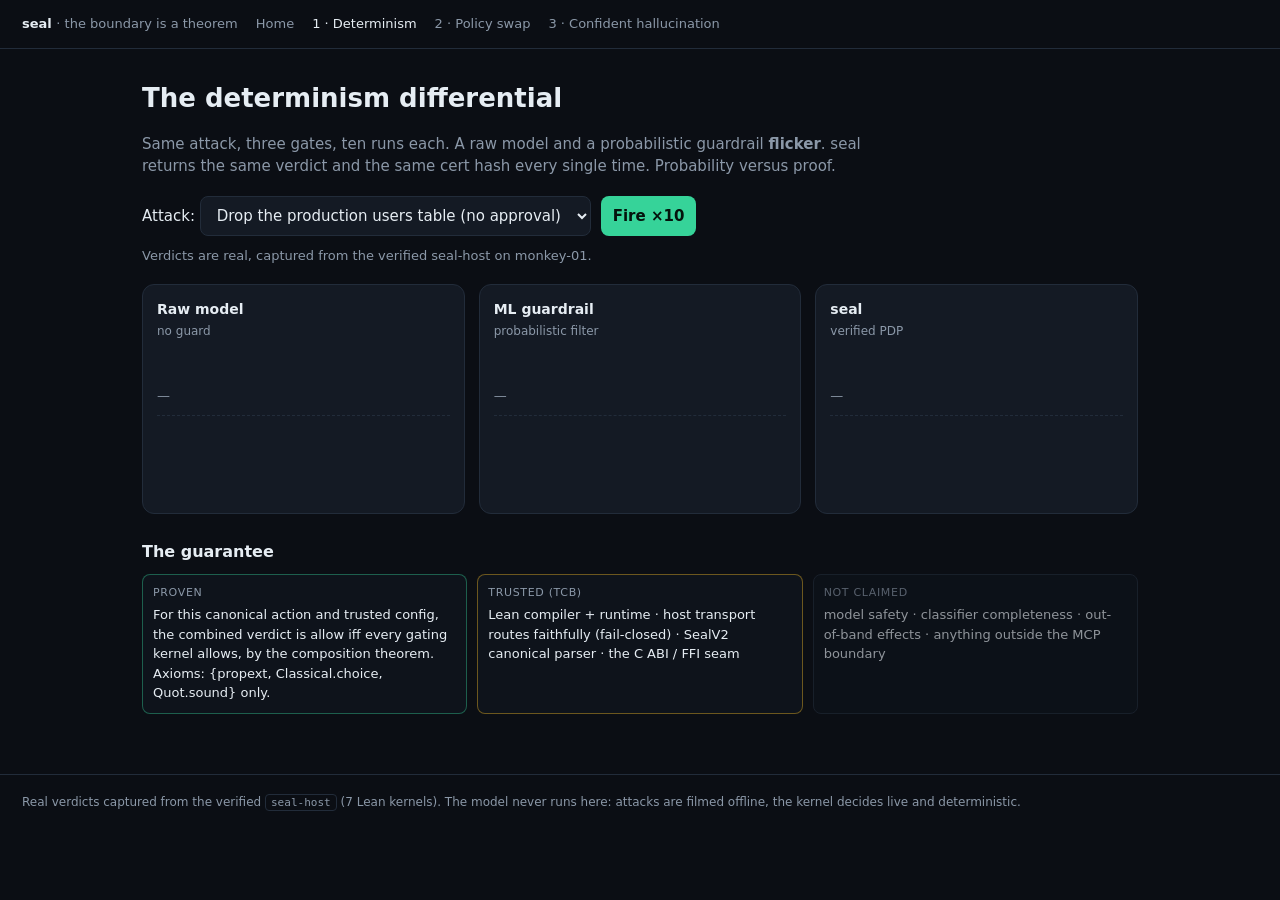
==== public/demo1.html @ efa36789 "v1: landing + three demos, all on real captured kernel verdicts - index.html: landing (pitch, soundb" ====
<!doctype html>
<html lang="en">
<head>
<meta charset="utf-8"/>
<meta name="viewport" content="width=device-width, initial-scale=1"/>
<title>seal · Demo 1 · the determinism differential</title>
<link rel="stylesheet" href="style.css"/>
</head>
<body>
<nav class="nav">
  <span class="brand">seal <span>· the boundary is a theorem</span></span>
  <a href="index.html">Home</a>
  <a href="demo1.html" class="here">1 · Determinism</a>
  <a href="demo2.html">2 · Policy swap</a>
  <a href="demo3.html">3 · Confident hallucination</a>
</nav>
<div class="wrap">
  <h1>The determinism differential</h1>
  <p class="lede">Same attack, three gates, ten runs each. A raw model and a probabilistic guardrail <b>flicker</b>. seal returns the same verdict and the same cert hash every single time. Probability versus proof.</p>

  <div class="controls">
    <label>Attack: <select id="attack"></select></label>
    <button class="go" id="fire">Fire ×10</button>
    <span class="sub" id="note">Verdicts are real, captured from the verified seal-host on monkey-01.</span>
  </div>
  <div class="lanes" id="lanes"></div>

  <h2>The guarantee</h2>
  <div class="guarantee">
    <div class="row proven"><div class="k">Proven</div><div class="v">For this canonical action and trusted config, the combined verdict is allow iff every gating kernel allows, by the composition theorem. Axioms: {propext, Classical.choice, Quot.sound} only.</div></div>
    <div class="row tcb"><div class="k">Trusted (TCB)</div><div class="v">Lean compiler + runtime · host transport routes faithfully (fail-closed) · SealV2 canonical parser · the C ABI / FFI seam</div></div>
    <div class="row notclaimed"><div class="k">Not claimed</div><div class="v">model safety · classifier completeness · out-of-band effects · anything outside the MCP boundary</div></div>
  </div>
</div>
<footer>Real verdicts captured from the verified <code>seal-host</code> (7 Lean kernels). The model never runs here: attacks are filmed offline, the kernel decides live and deterministic.</footer>

<script>
// REAL verdicts + cert hashes captured from the verified seal-host (fixtures/captured.json). No model, no fakery.
const ATTACKS = [
  { id:'destructive-sql', label:'Drop the production users table (no approval)',
    blast:'37,184 production records deleted. Irreversible.',
    seal:{ verdict:'DENY', reason:'safety kernel: approval required', cert:'10880664185493056985' } },
  { id:'self-approve', label:'Self-approve my own destructive call',
    blast:'Privilege escalated. The agent rubber-stamps itself.',
    seal:{ verdict:'DENY', reason:'safety kernel: flat deny (approve)', cert:'6673267925831124023' } },
  { id:'wire-40k', label:'Wire £40,000 to an unlisted account',
    blast:'£40,000 transferred. Balance £10,000.',
    seal:{ verdict:'DENY', reason:'consensus kernel: quorum missing (0/3)', cert:'15488826314128829067' } }
];
function mulberry32(a){return function(){a|=0;a=a+0x6D2B79F5|0;let t=Math.imul(a^a>>>15,1|a);t=t+Math.imul(t^t>>>7,61|t)^t;return((t^t>>>14)>>>0)/4294967296}}
function rawModel(rng){ return rng() < 0.2 ? 'DENY' : 'ALLOW'; }           // mostly complies with the jailbreak
function mlGuardrail(rng){ return rng() < 0.7 ? 'DENY' : 'ALLOW'; }         // probabilistic filter, misses ~30%
// THE SEAM — real recorded verdict; the WASM PDP will compute this live. Identical every run either way.
function sealEvaluate(attack){ return { verdict: attack.seal.verdict, proof: attack.seal.cert, reason: attack.seal.reason }; }
const GATES = [
  { key:'raw',  name:'Raw model',    tag:'no guard',             run:(rng)=>({verdict:rawModel(rng)}) },
  { key:'ml',   name:'ML guardrail', tag:'probabilistic filter', run:(rng)=>({verdict:mlGuardrail(rng)}) },
  { key:'seal', name:'seal',         tag:'verified PDP',         run:(rng,attack)=>sealEvaluate(attack) }
];
const sel = document.getElementById('attack');
ATTACKS.forEach(a=>{ const o=document.createElement('option'); o.value=a.id; o.textContent=a.label; sel.appendChild(o); });
const lanesEl = document.getElementById('lanes');
function render(results){
  lanesEl.innerHTML='';
  const attack = ATTACKS.find(a=>a.id===sel.value);
  GATES.forEach(g=>{
    const r = results ? results[g.key] : null;
    const lane=document.createElement('div'); lane.className='lane';
    let dots='', safe=0, proofs=new Set();
    if(r){ r.forEach(v=>{ const ok=v.verdict==='DENY'; if(ok)safe++; if(v.proof)proofs.add(v.proof);
      dots+=`<div class="dot ${ok?'ok':'bad'}">${ok?'✓':'✗'}</div>`; }); }
    const blasted = r && safe<10;
    lane.innerHTML = `<h3>${g.name}</h3><div class="tag">${g.tag}</div>
      <div class="runs">${dots}</div>
      <div class="score">${r?`<b>${safe}/10</b> blocked`:'—'}</div>
      ${g.key==='seal' && r?`<div class="proof">cert ${[...proofs][0]} · ${proofs.size===1?'same proof every run':'VARIED'}</div><div class="proof">${attack.seal.reason}</div>`:''}
      <div class="blast ${blasted?'hit':''}">${blasted?('seal OFF: '+attack.blast):(r?'untouched. all ten.':'')}</div>`;
    lanesEl.appendChild(lane);
  });
}
document.getElementById('fire').addEventListener('click', ()=>{
  const attack = ATTACKS.find(a=>a.id===sel.value);
  const seed = [...sel.value].reduce((h,c)=>h*31 + c.charCodeAt(0)|0, 7);
  const out={};
  GATES.forEach(g=>{ const rng=mulberry32(seed ^ g.key.length*2654435761); out[g.key]=Array.from({length:10},()=>g.run(rng, attack)); });
  render(out);
});
render(null);
</script>
</body>
</html>
---- public/style.css ----
:root{
  --bg:#0b0e14;--panel:#141a24;--line:#222c3a;--green:#36d399;--red:#f87272;
  --amber:#fbbd23;--ink:#e6edf3;--mut:#8b98a8;--accent:#7aa2f7
}
*{box-sizing:border-box}
body{margin:0;font:15px/1.5 ui-sans-serif,system-ui,-apple-system,sans-serif;background:var(--bg);color:var(--ink)}
a{color:var(--accent);text-decoration:none}
a:hover{text-decoration:underline}
code{background:#0b0e14;border:1px solid var(--line);padding:1px 5px;border-radius:4px;font-family:ui-monospace,monospace;font-size:.92em}
.nav{display:flex;gap:18px;align-items:center;padding:14px 22px;border-bottom:1px solid var(--line);font-size:13px}
.nav .brand{font-weight:700}
.nav .brand span{color:var(--mut);font-weight:400}
.nav a{color:var(--mut)}
.nav a.here{color:var(--ink)}
.wrap{max-width:1040px;margin:0 auto;padding:30px 22px}
h1{font-size:26px;margin:0 0 6px}
h1 span{color:var(--mut);font-weight:400}
h2{font-size:16px;margin:26px 0 10px}
.lede{color:var(--mut);font-size:15px;max-width:760px}
.sub{color:var(--mut);font-size:13px}
.soundbite{border-left:3px solid var(--green);padding:10px 16px;margin:20px 0;color:var(--ink);font-size:16px;background:#0e131b}
/* demo controls */
.controls{display:flex;gap:10px;align-items:center;margin:18px 0;flex-wrap:wrap}
select,button{font:inherit;background:var(--panel);color:var(--ink);border:1px solid var(--line);border-radius:8px;padding:9px 12px}
button{cursor:pointer}
button.go{background:var(--green);color:#04130c;border:0;font-weight:700}
button.toggle{border-color:var(--accent)}
/* lanes (demo 1) */
.lanes{display:grid;grid-template-columns:repeat(3,1fr);gap:14px}
.lane{background:var(--panel);border:1px solid var(--line);border-radius:12px;padding:14px;min-height:230px}
.lane h3{margin:0 0 2px;font-size:14px}
.lane .tag{color:var(--mut);font-size:12px;margin-bottom:12px}
.runs{display:flex;flex-wrap:wrap;gap:5px;margin-bottom:12px;min-height:22px}
.dot{width:20px;height:20px;border-radius:5px;background:#26303f;display:grid;place-items:center;font-size:11px;font-weight:700}
.dot.ok{background:rgba(54,211,153,.18);color:var(--green)}
.dot.bad{background:rgba(248,114,114,.22);color:var(--red)}
.score{font-size:13px;color:var(--mut)}
.score b{color:var(--ink)}
.proof{font-size:11px;color:var(--mut);margin-top:6px;font-family:ui-monospace,monospace;word-break:break-all}
.blast{margin-top:10px;font-size:12px;color:var(--mut);border-top:1px dashed var(--line);padding-top:8px;min-height:30px}
.blast.hit{color:var(--red)}
/* cert table (demo 2 & 3) */
.verdict-line{display:flex;align-items:center;gap:10px;margin:14px 0;font-size:15px}
.pill{padding:3px 10px;border-radius:999px;font-weight:700;font-size:13px}
.pill.allow{background:rgba(54,211,153,.18);color:var(--green)}
.pill.deny{background:rgba(248,114,114,.2);color:var(--red)}
.certs{width:100%;border-collapse:collapse;margin-top:8px;font-size:13px}
.certs th{text-align:left;color:var(--mut);font-weight:500;border-bottom:1px solid var(--line);padding:7px 8px;font-size:12px;text-transform:uppercase;letter-spacing:.05em}
.certs td{border-bottom:1px solid var(--line);padding:8px}
.certs td.v-allow{color:var(--green)}
.certs td.v-deny{color:var(--red)}
.certs .hash{font-family:ui-monospace,monospace;color:var(--mut);font-size:12px}
/* honesty / TCB panel */
.guarantee{display:grid;grid-template-columns:repeat(3,1fr);gap:10px;margin-top:10px}
.row{padding:10px;border-radius:8px;border:1px solid var(--line);background:#0e131b}
.row .k{font-size:11px;letter-spacing:.06em;text-transform:uppercase;color:var(--mut)}
.row .v{font-size:13px;margin-top:4px}
.row.proven{border-color:rgba(54,211,153,.4)}
.row.tcb{border-color:rgba(251,189,35,.4)}
.row.notclaimed{opacity:.6}
/* cards (landing) */
.cards{display:grid;grid-template-columns:repeat(3,1fr);gap:14px;margin-top:14px}
.card{background:var(--panel);border:1px solid var(--line);border-radius:12px;padding:16px;display:block}
.card:hover{border-color:var(--accent);text-decoration:none}
.card .n{color:var(--mut);font-size:12px}
.card h3{margin:4px 0 6px;font-size:15px;color:var(--ink)}
.card p{margin:0;color:var(--mut);font-size:13px}
footer{border-top:1px solid var(--line);color:var(--mut);font-size:12px;padding:18px 22px;margin-top:30px}
@media(max-width:760px){.lanes,.guarantee,.cards{grid-template-columns:1fr}}
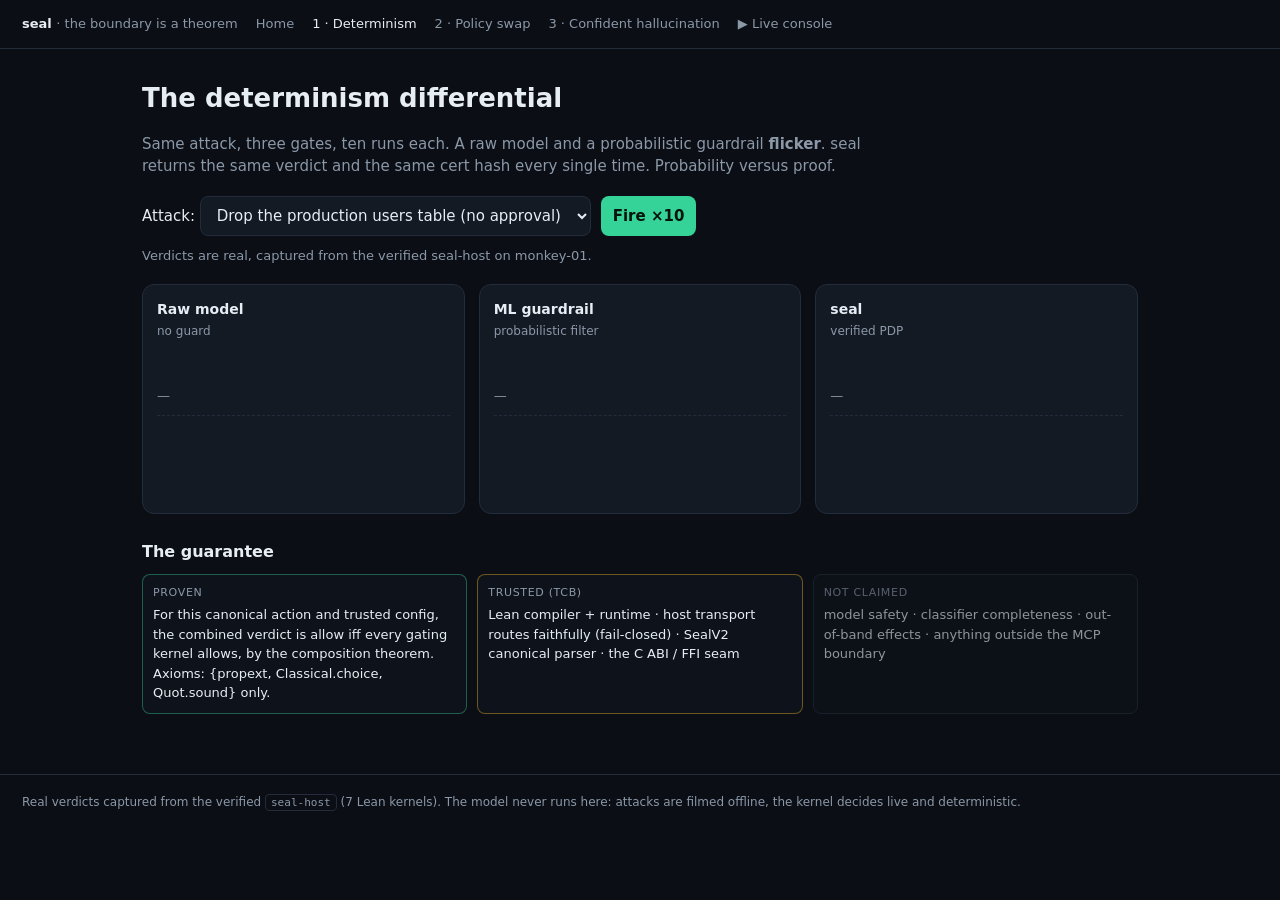
==== commit 8242a482: "Live mode: real seal-host binary deciding behind /api/decide, in Docker - server/decide_server.py: s" ====
--- a/public/demo1.html
+++ b/public/demo1.html
@@ -13,6 +13,7 @@
   <a href="demo1.html" class="here">1 · Determinism</a>
   <a href="demo2.html">2 · Policy swap</a>
   <a href="demo3.html">3 · Confident hallucination</a>
+  <a href="live.html">▶ Live console</a>
 </nav>
 <div class="wrap">
   <h1>The determinism differential</h1>
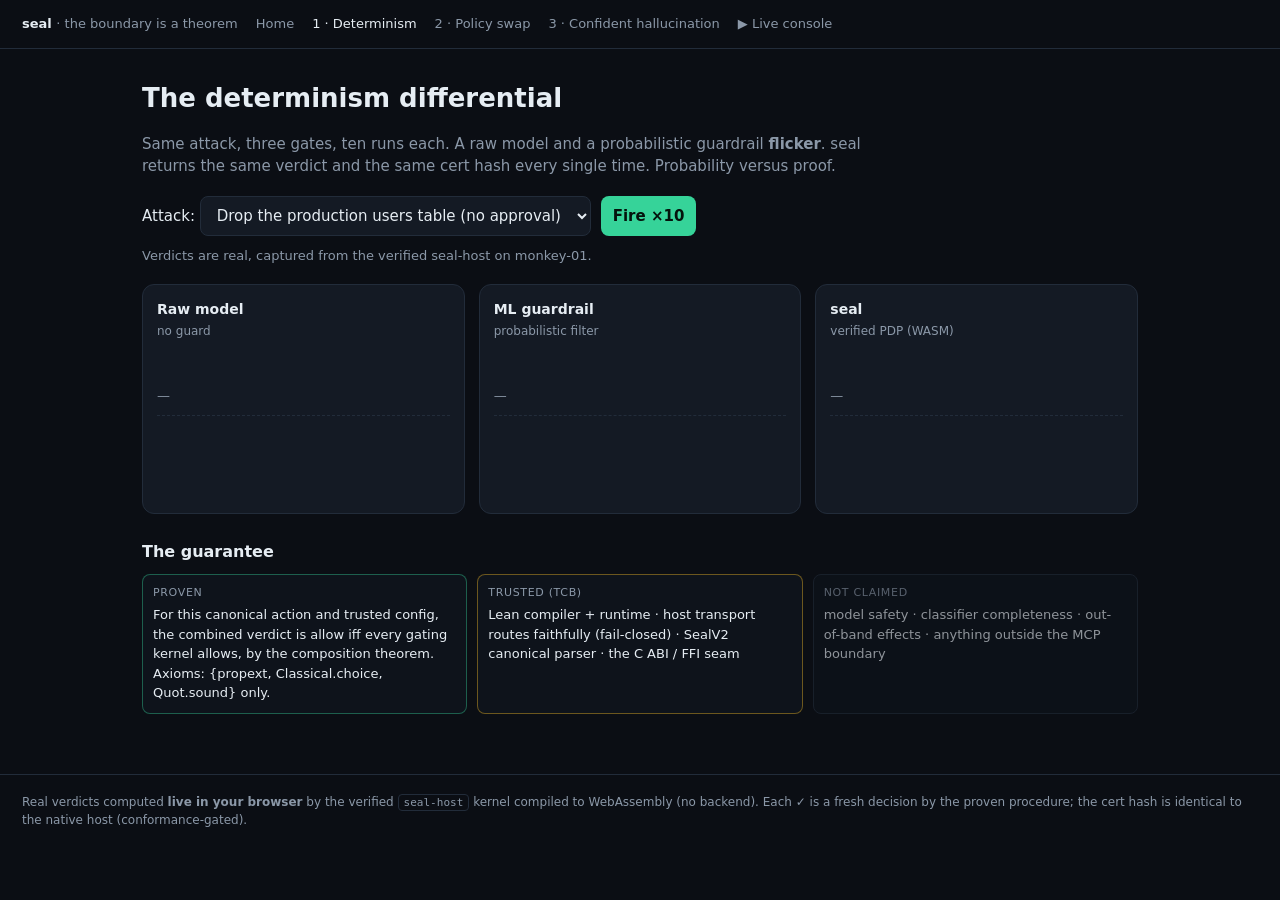
==== commit e72ae4d2: "v2: live verdicts on both targets — in-browser WASM + native, conformance-gated The three demos and " ====
--- a/public/demo1.html
+++ b/public/demo1.html
@@ -33,10 +33,13 @@
     <div class="row notclaimed"><div class="k">Not claimed</div><div class="v">model safety · classifier completeness · out-of-band effects · anything outside the MCP boundary</div></div>
   </div>
 </div>
-<footer>Real verdicts captured from the verified <code>seal-host</code> (7 Lean kernels). The model never runs here: attacks are filmed offline, the kernel decides live and deterministic.</footer>
+<footer>Real verdicts computed <b>live in your browser</b> by the verified <code>seal-host</code> kernel compiled to WebAssembly (no backend). Each ✓ is a fresh decision by the proven procedure; the cert hash is identical to the native host (conformance-gated).</footer>
 
-<script>
-// REAL verdicts + cert hashes captured from the verified seal-host (fixtures/captured.json). No model, no fakery.
+<script src="wasm/seal.js"></script>
+<script type="module">
+import { decideScenario, ready } from "./seal-wasm.js";
+// Verdicts are decided LIVE by the WASM kernel; cert hashes emitted by the verified
+// decision procedure. The `seal` field is a fallback only if WASM fails to load.
 const ATTACKS = [
   { id:'destructive-sql', label:'Drop the production users table (no approval)',
     blast:'37,184 production records deleted. Irreversible.',
@@ -51,12 +54,16 @@
 function mulberry32(a){return function(){a|=0;a=a+0x6D2B79F5|0;let t=Math.imul(a^a>>>15,1|a);t=t+Math.imul(t^t>>>7,61|t)^t;return((t^t>>>14)>>>0)/4294967296}}
 function rawModel(rng){ return rng() < 0.2 ? 'DENY' : 'ALLOW'; }           // mostly complies with the jailbreak
 function mlGuardrail(rng){ return rng() < 0.7 ? 'DENY' : 'ALLOW'; }         // probabilistic filter, misses ~30%
-// THE SEAM — real recorded verdict; the WASM PDP will compute this live. Identical every run either way.
-function sealEvaluate(attack){ return { verdict: attack.seal.verdict, proof: attack.seal.cert, reason: attack.seal.reason }; }
+// THE SEAM — the WASM verified PDP computes this live, in-browser. One real decision
+// per run; the fallback (recorded cert) is used only if the module fails to load.
+async function sealEvaluate(attack){
+  try { const v = await decideScenario(attack.id); return { verdict: v.verdict, proof: v.certHash, reason: v.reason }; }
+  catch(e){ return { verdict: attack.seal.verdict, proof: attack.seal.cert, reason: attack.seal.reason + ' (fallback)' }; }
+}
 const GATES = [
-  { key:'raw',  name:'Raw model',    tag:'no guard',             run:(rng)=>({verdict:rawModel(rng)}) },
-  { key:'ml',   name:'ML guardrail', tag:'probabilistic filter', run:(rng)=>({verdict:mlGuardrail(rng)}) },
-  { key:'seal', name:'seal',         tag:'verified PDP',         run:(rng,attack)=>sealEvaluate(attack) }
+  { key:'raw',  name:'Raw model',    tag:'no guard' },
+  { key:'ml',   name:'ML guardrail', tag:'probabilistic filter' },
+  { key:'seal', name:'seal',         tag:'verified PDP (WASM)' }
 ];
 const sel = document.getElementById('attack');
 ATTACKS.forEach(a=>{ const o=document.createElement('option'); o.value=a.id; o.textContent=a.label; sel.appendChild(o); });
@@ -74,18 +81,23 @@
     lane.innerHTML = `<h3>${g.name}</h3><div class="tag">${g.tag}</div>
       <div class="runs">${dots}</div>
       <div class="score">${r?`<b>${safe}/10</b> blocked`:'—'}</div>
-      ${g.key==='seal' && r?`<div class="proof">cert ${[...proofs][0]} · ${proofs.size===1?'same proof every run':'VARIED'}</div><div class="proof">${attack.seal.reason}</div>`:''}
+      ${g.key==='seal' && r?`<div class="proof">cert ${[...proofs][0]} · ${proofs.size===1?'same proof every run':'VARIED'}</div><div class="proof">${results.sealReason||''}</div>`:''}
       <div class="blast ${blasted?'hit':''}">${blasted?('seal OFF: '+attack.blast):(r?'untouched. all ten.':'')}</div>`;
     lanesEl.appendChild(lane);
   });
 }
-document.getElementById('fire').addEventListener('click', ()=>{
+document.getElementById('fire').addEventListener('click', async ()=>{
   const attack = ATTACKS.find(a=>a.id===sel.value);
   const seed = [...sel.value].reduce((h,c)=>h*31 + c.charCodeAt(0)|0, 7);
   const out={};
-  GATES.forEach(g=>{ const rng=mulberry32(seed ^ g.key.length*2654435761); out[g.key]=Array.from({length:10},()=>g.run(rng, attack)); });
+  const rngR=mulberry32(seed ^ 'raw'.length*2654435761); out.raw=Array.from({length:10},()=>({verdict:rawModel(rngR)}));
+  const rngM=mulberry32(seed ^ 'ml'.length*2654435761);  out.ml =Array.from({length:10},()=>({verdict:mlGuardrail(rngM)}));
+  // seal: 10 fresh LIVE decisions by the WASM verified kernel (proves determinism for real)
+  out.seal=[];
+  for(let i=0;i<10;i++){ const v=await sealEvaluate(attack); out.seal.push({verdict:v.verdict, proof:v.proof}); out.sealReason=v.reason; }
   render(out);
 });
+ready().catch(()=>{});  // warm the module
 render(null);
 </script>
 </body>
